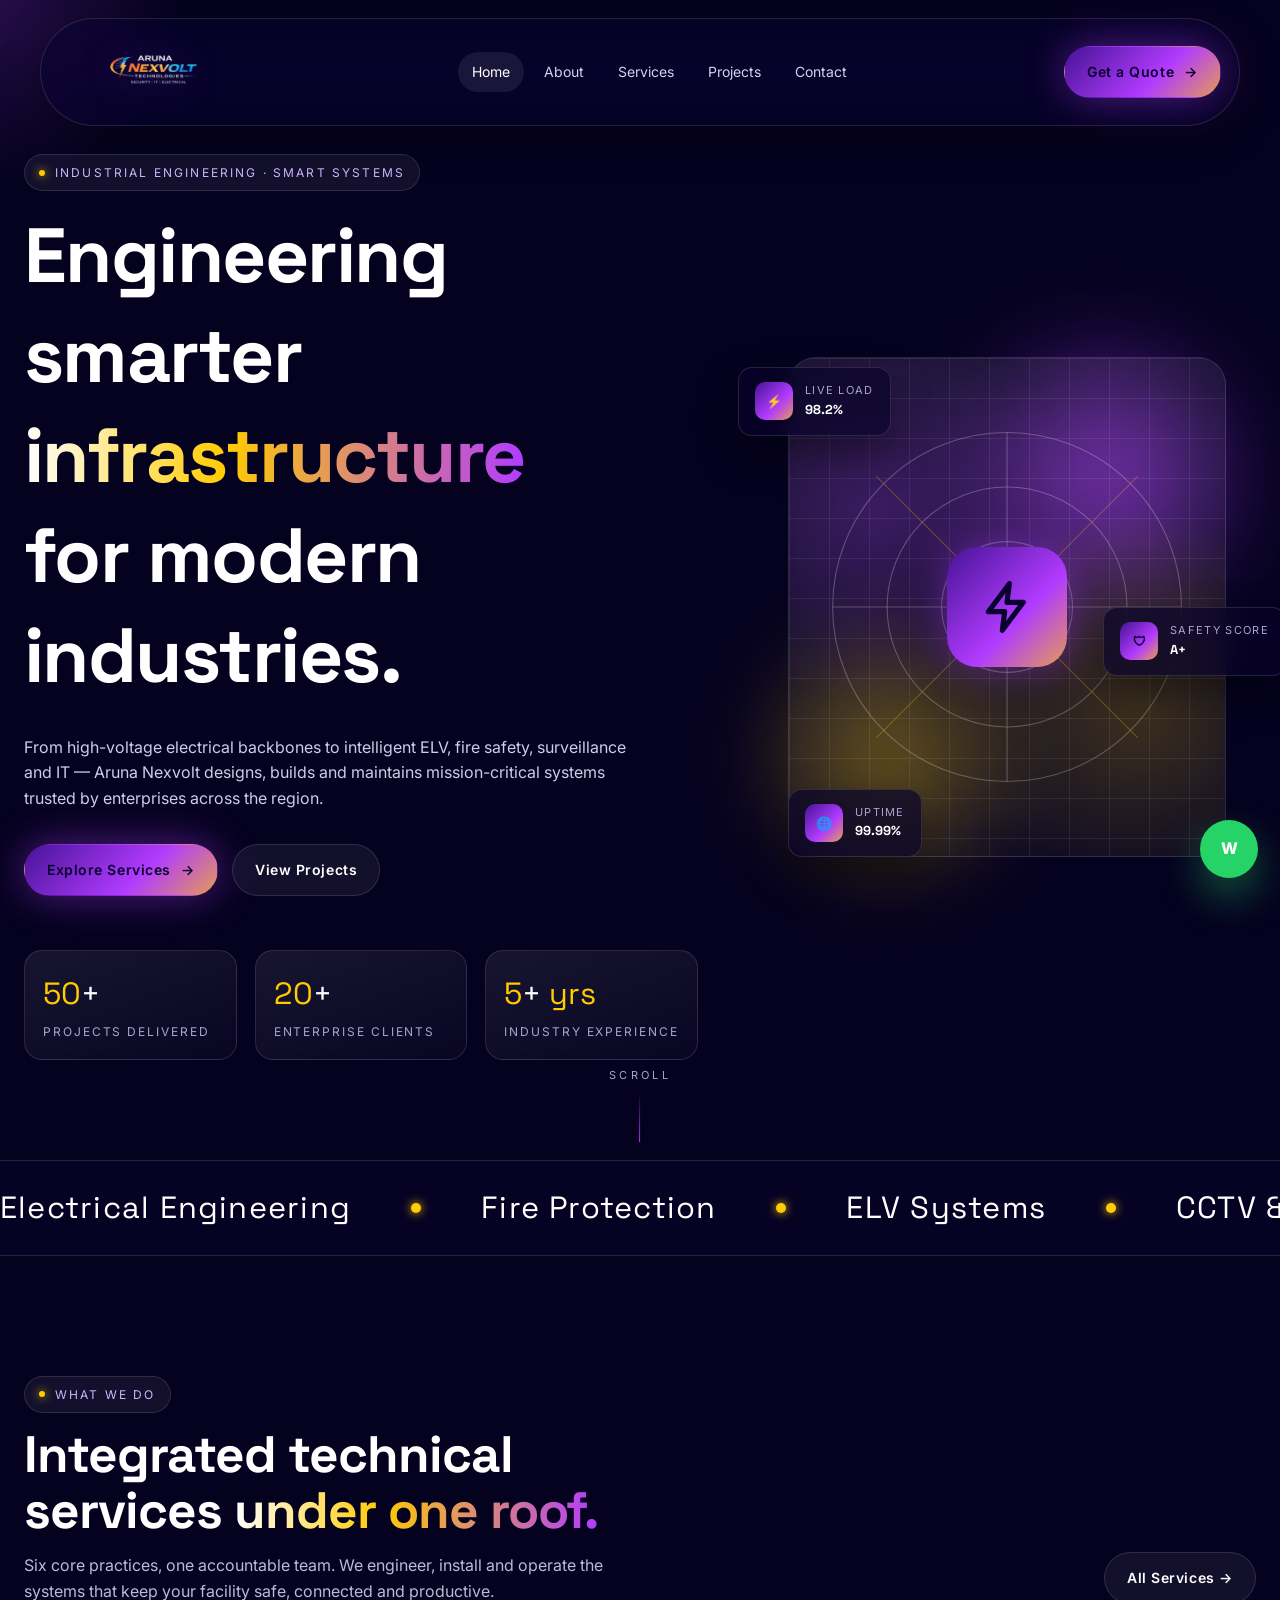
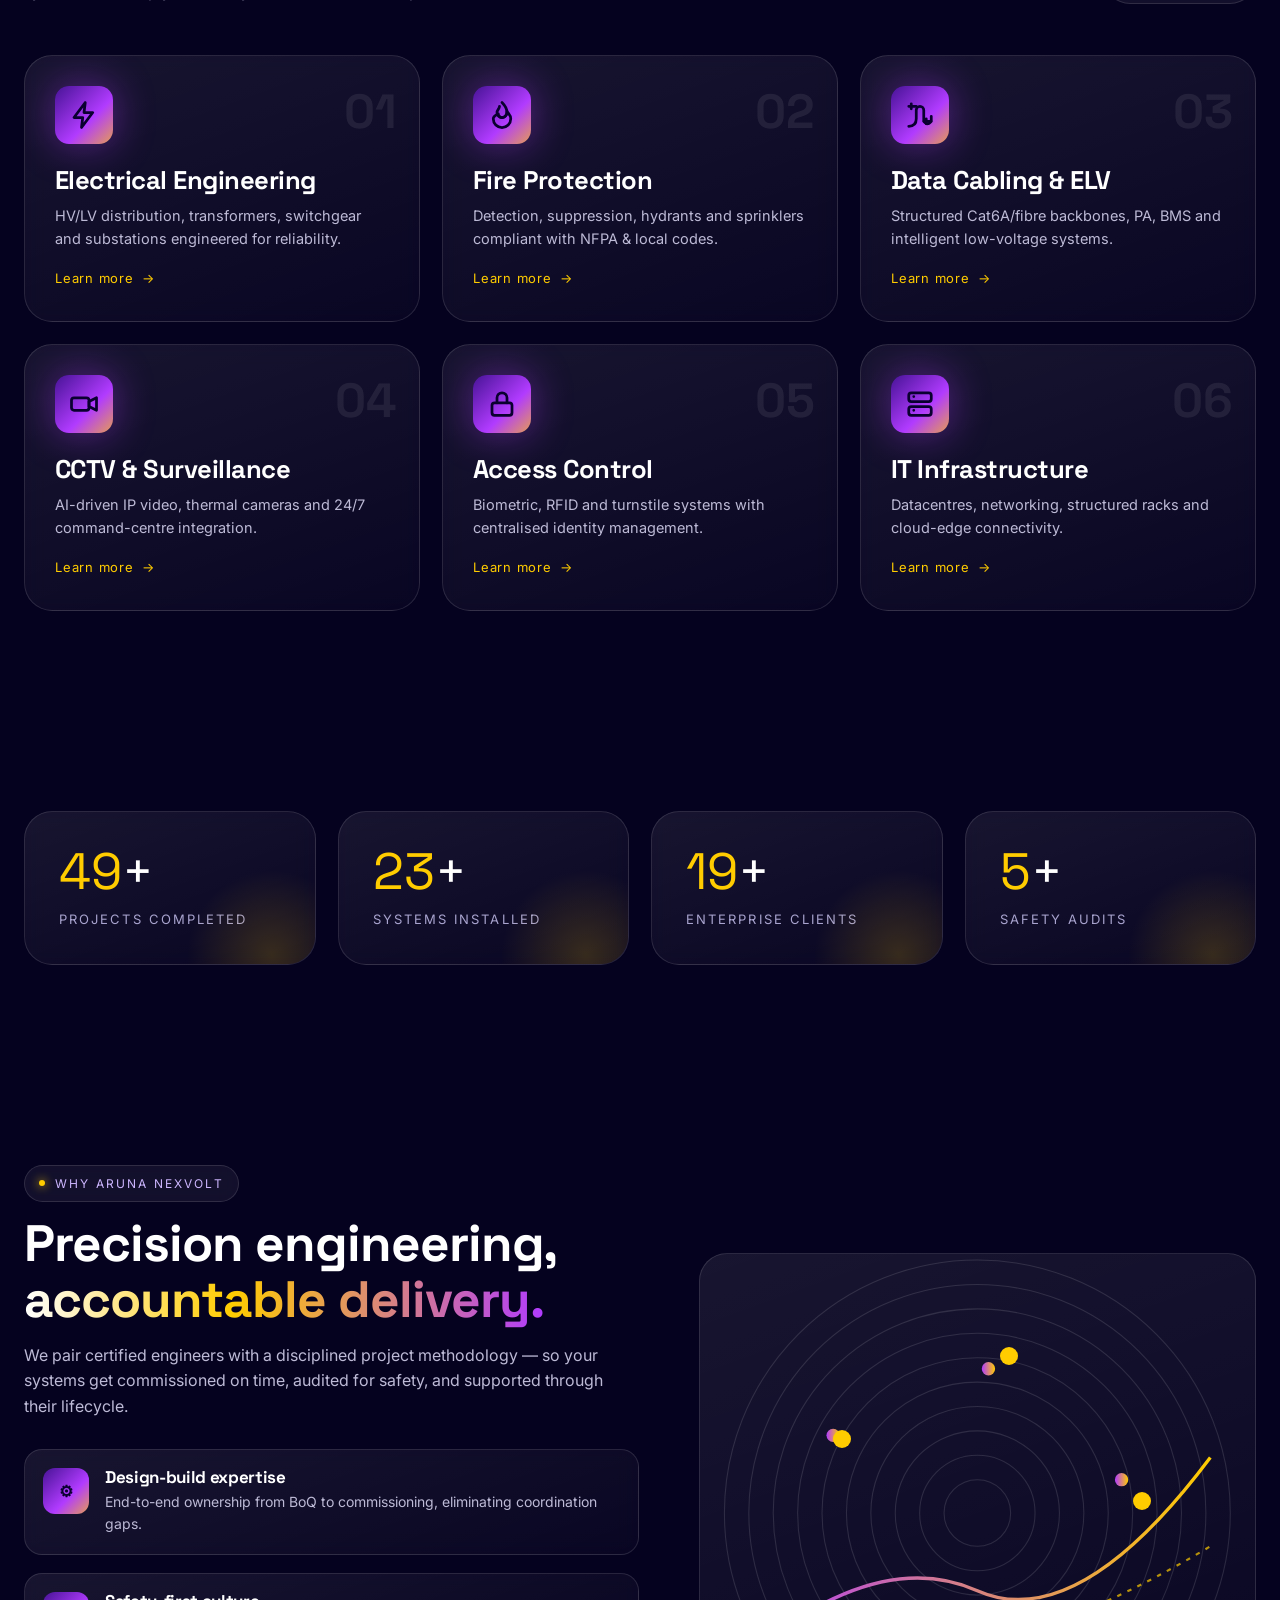
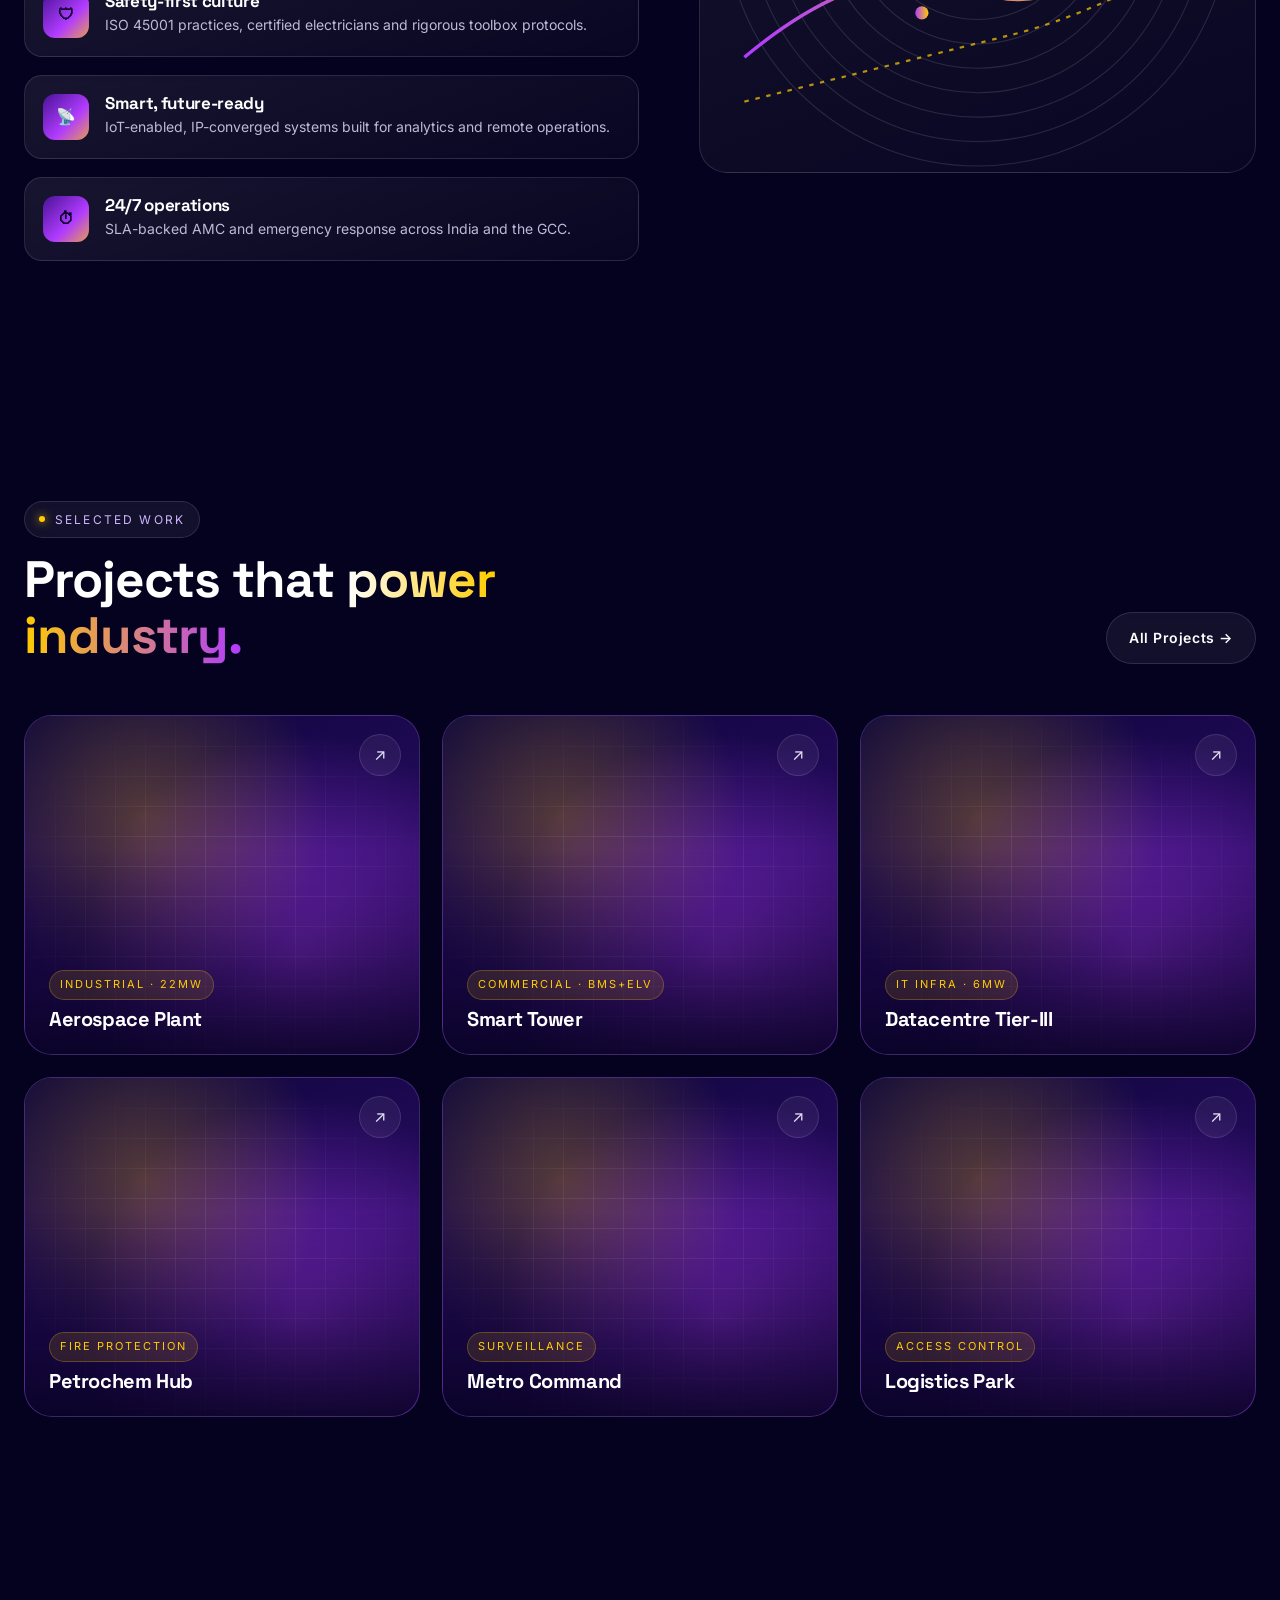
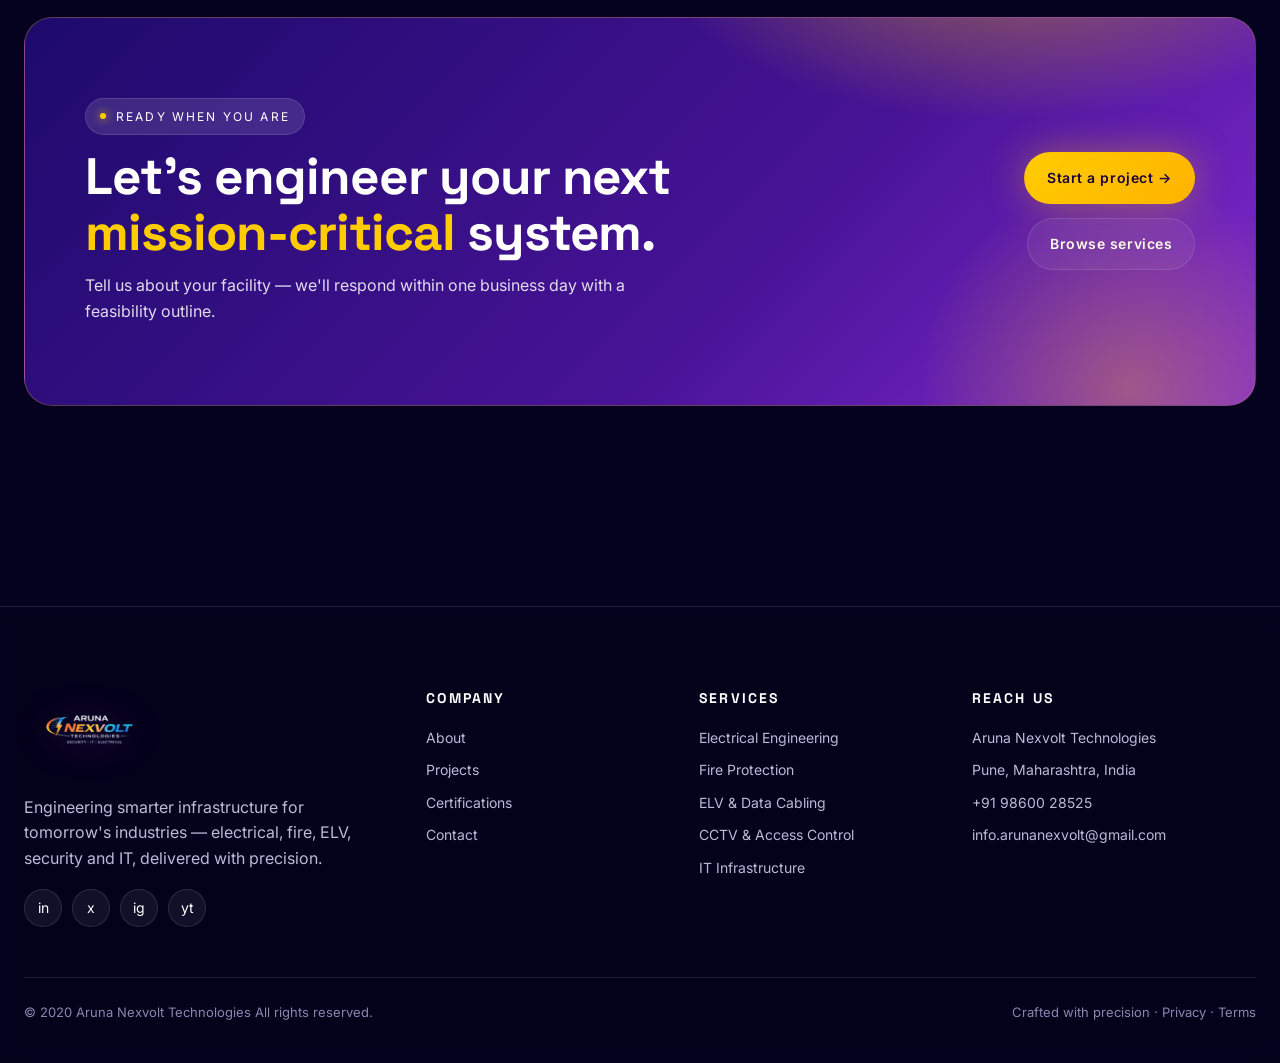
==== index.html @ ef6e6246 "first commit" ====
<!doctype html>
<html lang="en">
<head>
<meta charset="utf-8"/>
<meta name="viewport" content="width=device-width,initial-scale=1"/>
<title>Home — Aruna Nexvolt Technologies</title>
<meta name="description" content="Engineering smarter infrastructure — electrical, fire, ELV, security and IT services for modern industries."/>
<meta name="author" content="Aruna Nexvolt"/>
<meta property="og:title" content="Home — Aruna Nexvolt"/>
<meta property="og:description" content="Engineering smarter infrastructure — electrical, fire, ELV, security and IT services for modern industries."/>
<meta property="og:type" content="website"/>
<link rel="preconnect" href="https://fonts.googleapis.com"/>
<link rel="preconnect" href="https://fonts.gstatic.com" crossorigin/>
<link href="https://fonts.googleapis.com/css2?family=Space+Grotesk:wght@400;500;600;700&family=Inter:wght@300;400;500;600;700&display=swap" rel="stylesheet"/>
<link rel="stylesheet" href="css/style.css"/>
<link rel="stylesheet" href="css/animations.css"/>
<link rel="stylesheet" href="css/components.css"/>
<link rel="stylesheet" href="css/responsive.css"/>
</head>
<body>
<div class="loader" role="status" aria-label="Loading Aruna Nexvolt">
  <div class="lm-wrap">
    <span class="lm-ring"></span>
    <span class="lm-ring lm-ring--2"></span>
    <img src="assets/images/logo.jpeg " alt="Aruna Nexvolt Technologies" class="lm-logo"/>
  </div>
  <div class="lt">ARUNA&nbsp;NEXVOLT</div>
  <div class="lbar"><span></span></div>
</div>
<div class="cursor-glow"></div>
<div class="progress"></div>

<header class="nav">
  <a class="brand" href="index.html"><img src="assets/images/logo.jpeg" alt="Aruna Nexvolt Technologies" class="brand-logo"/></a>
  <nav class="nav-links">
    <a href="index.html">Home</a>
    <a href="about.html">About</a>
    <a href="services.html">Services</a>
    <a href="projects.html">Projects</a>
    
    <a href="contact.html">Contact</a>
  </nav>
  <div class="nav-cta">
    <a href="contact.html" class="btn btn-primary">Get a Quote <span class="arr">→</span></a>
    <button class="burger" aria-label="Menu"><span></span></button>
  </div>
</header>

<div class="mobile-menu">
  <a href="index.html">Home</a>
  <a href="about.html">About</a>
  <a href="services.html">Services</a>
  <a href="projects.html">Projects</a>
  <a href="contact.html">Contact</a>
</div>
<a class="wa" href="https://wa.me/919860028525" aria-label="WhatsApp">W</a>
<main>

<section class="hero">
  <div class="particles"></div>
  <div class="container hero-grid">
    <div data-reveal>
      <span class="eyebrow"><span class="dot"></span> Industrial Engineering · Smart Systems</span>
      <h1 style="margin-top:22px">
        <span class="word"><i>Engineering</i></span>
        <span class="word"><i>smarter&nbsp;</i></span>
        <span class="word"><i class="gradient-text">infrastructure</i></span>
        <br/>
        <span class="word"><i>for&nbsp;modern&nbsp;</i></span>
        <span class="word"><i>industries.</i></span>
      </h1>
      <p class="lead">From high-voltage electrical backbones to intelligent ELV, fire safety, surveillance and IT — Aruna Nexvolt designs, builds and maintains mission-critical systems trusted by enterprises across the region.</p>
      <div class="hero-cta">
        <a href="services.html" class="btn btn-primary">Explore Services <span class="arr">→</span></a>
        <a href="projects.html" class="btn btn-ghost">View Projects</a>
      </div>
      <div class="hero-stats" data-reveal-stagger>
        <div class="stat"><div class="num"><span data-count="50">0</span>+</div><div class="lbl">Projects Delivered</div></div>
        <div class="stat"><div class="num"><span data-count="20">0</span>+</div><div class="lbl">Enterprise Clients</div></div>
        <div class="stat"><div class="num"><span data-count="5">0</span>+ <span style="color:#FFCC00">yrs</span></div><div class="lbl">Industry Experience</div></div>
      </div>
    </div>

    <div class="hero-visual" data-reveal>
      <div class="orb a"></div>
      <div class="orb b"></div>
      <div class="hex">
        <svg viewBox="0 0 400 400" style="position:absolute;inset:0;width:100%;height:100%;opacity:.7" fill="none" stroke="rgba(255,255,255,.35)" stroke-width="1">
          <circle cx="200" cy="200" r="160"/>
          <circle cx="200" cy="200" r="110"/>
          <circle cx="200" cy="200" r="60"/>
          <path d="M40 200h320M200 40v320"/>
          <path d="M80 80l240 240M320 80 80 320" stroke="rgba(255,204,0,.4)"/>
        </svg>
        <div style="position:absolute;left:50%;top:50%;transform:translate(-50%,-50%);width:120px;height:120px;border-radius:30px;background:var(--grad-primary);box-shadow:var(--glow-purple);display:grid;place-items:center;color:#0a0030" class="glow">
          <svg width="56" height="56" viewBox="0 0 24 24" fill="none" stroke="currentColor" stroke-width="2.2" stroke-linecap="round" stroke-linejoin="round"><path d="M13 2 4 14h7l-1 8 9-12h-7l1-8Z"/></svg>
        </div>
      </div>
      <div class="float-card fc-1"><div class="ico">⚡</div><div><div class="lbl">Live Load</div><div class="val">98.2%</div></div></div>
      <div class="float-card fc-2"><div class="ico">🛡</div><div><div class="lbl">Safety Score</div><div class="val">A+</div></div></div>
      <div class="float-card fc-3"><div class="ico">🌐</div><div><div class="lbl">Uptime</div><div class="val">99.99%</div></div></div>
    </div>
  </div>
  <div class="scroll-ind">SCROLL<div class="line"></div></div>
</section>

<div class="marquee">
  <div class="marquee-track">
    <span>Electrical Engineering</span><span>Fire Protection</span><span>ELV Systems</span><span>CCTV & Surveillance</span><span>IT Infrastructure</span><span>Building Automation</span>
    <span>Electrical Engineering</span><span>Fire Protection</span><span>ELV Systems</span><span>CCTV & Surveillance</span><span>IT Infrastructure</span><span>Building Automation</span>
  </div>
</div>

<section class="section">
  <div class="container">
    <div class="s-head" data-reveal>
      <div class="left">
        <span class="eyebrow"><span class="dot"></span> What we do</span>
        <h2>Integrated technical services <span class="gradient-text">under one roof.</span></h2>
        <p>Six core practices, one accountable team. We engineer, install and operate the systems that keep your facility safe, connected and productive.</p>
      </div>
      <a href="services.html" class="btn btn-ghost">All Services →</a>
    </div>
    <div class="cards" data-reveal-stagger>
      
        <a class="card" href="services.html">
          <div class="num">01</div>
          <div class="ico-wrap"><svg viewBox="0 0 24 24" fill="none" stroke="currentColor" stroke-width="2.2" stroke-linecap="round" stroke-linejoin="round"><path d="M13 2 4 14h7l-1 8 9-12h-7l1-8Z"/></svg></div>
          <h3>Electrical Engineering</h3><p>HV/LV distribution, transformers, switchgear and substations engineered for reliability.</p>
          <span class="more">Learn more</span>
        </a>
        <a class="card" href="services.html">
          <div class="num">02</div>
          <div class="ico-wrap"><svg viewBox="0 0 24 24" fill="none" stroke="currentColor" stroke-width="2.2" stroke-linecap="round" stroke-linejoin="round"><path d="M12 2s4 4 4 8a4 4 0 0 1-8 0c0-2 2-3 2-5"/><path d="M5 15a7 7 0 0 0 14 0c0-3-2-4-3-6 0 4-3 5-4 5s-3-1-3-3c-2 1-4 2-4 4Z"/></svg></div>
          <h3>Fire Protection</h3><p>Detection, suppression, hydrants and sprinklers compliant with NFPA & local codes.</p>
          <span class="more">Learn more</span>
        </a>
        <a class="card" href="services.html">
          <div class="num">03</div>
          <div class="ico-wrap"><svg viewBox="0 0 24 24" fill="none" stroke="currentColor" stroke-width="2.2" stroke-linecap="round" stroke-linejoin="round"><path d="M3 21c4 0 6-2 6-6V8a3 3 0 0 1 6 0v8a3 3 0 0 0 6 0v-3"/><path d="M3 5h6M5 3v4M15 17h6M17 15v4"/></svg></div>
          <h3>Data Cabling & ELV</h3><p>Structured Cat6A/fibre backbones, PA, BMS and intelligent low-voltage systems.</p>
          <span class="more">Learn more</span>
        </a>
        <a class="card" href="services.html">
          <div class="num">04</div>
          <div class="ico-wrap"><svg viewBox="0 0 24 24" fill="none" stroke="currentColor" stroke-width="2.2" stroke-linecap="round" stroke-linejoin="round"><rect x="2" y="7" width="14" height="10" rx="2"/><path d="m16 10 6-3v10l-6-3z"/></svg></div>
          <h3>CCTV & Surveillance</h3><p>AI-driven IP video, thermal cameras and 24/7 command-centre integration.</p>
          <span class="more">Learn more</span>
        </a>
        <a class="card" href="services.html">
          <div class="num">05</div>
          <div class="ico-wrap"><svg viewBox="0 0 24 24" fill="none" stroke="currentColor" stroke-width="2.2" stroke-linecap="round" stroke-linejoin="round"><rect x="4" y="11" width="16" height="10" rx="2"/><path d="M8 11V7a4 4 0 0 1 8 0v4"/></svg></div>
          <h3>Access Control</h3><p>Biometric, RFID and turnstile systems with centralised identity management.</p>
          <span class="more">Learn more</span>
        </a>
        <a class="card" href="services.html">
          <div class="num">06</div>
          <div class="ico-wrap"><svg viewBox="0 0 24 24" fill="none" stroke="currentColor" stroke-width="2.2" stroke-linecap="round" stroke-linejoin="round"><rect x="3" y="3" width="18" height="7" rx="2"/><rect x="3" y="14" width="18" height="7" rx="2"/><path d="M7 6h.01M7 17h.01"/></svg></div>
          <h3>IT Infrastructure</h3><p>Datacentres, networking, structured racks and cloud-edge connectivity.</p>
          <span class="more">Learn more</span>
        </a>
    </div>
  </div>
</section>

<section class="section-sm">
  <div class="container">
    <div class="stats" data-reveal-stagger>
      <div class="stat-tile"><div class="v"><span data-count="50">0</span>+</div><div class="l">Projects Completed</div></div>
      <div class="stat-tile"><div class="v"><span data-count="24">0</span>+</div><div class="l">Systems Installed</div></div>
      <div class="stat-tile"><div class="v"><span data-count="20">0</span>+</div><div class="l">Enterprise Clients</div></div>
      <div class="stat-tile"><div class="v"><span data-count="6">0</span>+</div><div class="l">Safety Audits</div></div>
    </div>
  </div>
</section>

<section class="section">
  <div class="container why">
    <div data-reveal>
      <span class="eyebrow"><span class="dot"></span> Why Aruna Nexvolt</span>
      <h2 style="margin-top:14px">Precision engineering, <span class="gradient-text">accountable delivery.</span></h2>
      <p style="margin-top:14px">We pair certified engineers with a disciplined project methodology — so your systems get commissioned on time, audited for safety, and supported through their lifecycle.</p>
      <div class="why-list" data-reveal-stagger>
        <div class="why-item"><div class="ic">⚙</div><div><h4>Design-build expertise</h4><p>End-to-end ownership from BoQ to commissioning, eliminating coordination gaps.</p></div></div>
        <div class="why-item"><div class="ic">🛡</div><div><h4>Safety-first culture</h4><p>ISO 45001 practices, certified electricians and rigorous toolbox protocols.</p></div></div>
        <div class="why-item"><div class="ic">📡</div><div><h4>Smart, future-ready</h4><p>IoT-enabled, IP-converged systems built for analytics and remote operations.</p></div></div>
        <div class="why-item"><div class="ic">⏱</div><div><h4>24/7 operations</h4><p>SLA-backed AMC and emergency response across India and the GCC.</p></div></div>
      </div>
    </div>
    <div class="viz" data-reveal>
      <svg viewBox="0 0 500 500" preserveAspectRatio="xMidYMid slice">
        <defs>
          <linearGradient id="g1" x1="0" x2="1"><stop offset="0" stop-color="#B13BFF"/><stop offset="1" stop-color="#FFCC00"/></linearGradient>
        </defs>
        <g stroke="rgba(255,255,255,.12)" fill="none" stroke-width="1">
          <circle cx="250" cy="250" r="30"/><circle cx="250" cy="250" r="52"/><circle cx="250" cy="250" r="74"/><circle cx="250" cy="250" r="96"/><circle cx="250" cy="250" r="118"/><circle cx="250" cy="250" r="140"/><circle cx="250" cy="250" r="162"/><circle cx="250" cy="250" r="184"/><circle cx="250" cy="250" r="206"/><circle cx="250" cy="250" r="228"/>
        </g>
        <path d="M40 380 Q160 280 250 320 T460 200" stroke="url(#g1)" stroke-width="3" fill="none"/>
        <path d="M40 420 Q200 380 280 360 T460 280" stroke="rgba(255,204,0,.7)" stroke-width="2" fill="none" stroke-dasharray="4 6"/>
        <g fill="url(#g1)">
          <circle cx="120" cy="180" r="6"/><circle cx="260" cy="120" r="6"/><circle cx="380" cy="220" r="6"/><circle cx="200" cy="340" r="6"/>
        </g>
      </svg>
      <div class="pulse" style="top:34%;left:24%"></div>
      <div class="pulse" style="top:18%;left:54%"></div>
      <div class="pulse" style="top:46%;left:78%"></div>
    </div>
  </div>
</section>

<section class="section">
  <div class="container">
    <div class="s-head" data-reveal>
      <div class="left">
        <span class="eyebrow"><span class="dot"></span> Selected work</span>
        <h2>Projects that <span class="gradient-text">power industry.</span></h2>
      </div>
      <a href="projects.html" class="btn btn-ghost">All Projects →</a>
    </div>
    <div class="proj-grid" data-reveal-stagger>
      
        <a class="proj" href="projects.html">
          <div class="ph"></div><div class="veil"></div>
          <div class="arr">↗</div>
          <div class="meta"><div><div class="tag">Industrial · 22MW</div><h3 style="margin-top:8px">Aerospace Plant</h3></div></div>
        </a>
        <a class="proj" href="projects.html">
          <div class="ph"></div><div class="veil"></div>
          <div class="arr">↗</div>
          <div class="meta"><div><div class="tag">Commercial · BMS+ELV</div><h3 style="margin-top:8px">Smart Tower</h3></div></div>
        </a>
        <a class="proj" href="projects.html">
          <div class="ph"></div><div class="veil"></div>
          <div class="arr">↗</div>
          <div class="meta"><div><div class="tag">IT Infra · 6MW</div><h3 style="margin-top:8px">Datacentre Tier-III</h3></div></div>
        </a>
        <a class="proj" href="projects.html">
          <div class="ph"></div><div class="veil"></div>
          <div class="arr">↗</div>
          <div class="meta"><div><div class="tag">Fire Protection</div><h3 style="margin-top:8px">Petrochem Hub</h3></div></div>
        </a>
        <a class="proj" href="projects.html">
          <div class="ph"></div><div class="veil"></div>
          <div class="arr">↗</div>
          <div class="meta"><div><div class="tag">Surveillance</div><h3 style="margin-top:8px">Metro Command</h3></div></div>
        </a>
        <a class="proj" href="projects.html">
          <div class="ph"></div><div class="veil"></div>
          <div class="arr">↗</div>
          <div class="meta"><div><div class="tag">Access Control</div><h3 style="margin-top:8px">Logistics Park</h3></div></div>
        </a>
    </div>
  </div>
</section>

<!--<section class="section-sm">
  <div class="container">
    <div class="s-head" data-reveal>
      <div class="left">
        <span class="eyebrow"><span class="dot"></span> Trusted by leaders</span>
        <h2>What clients say.</h2>
      </div>
    </div>
    <div class="t-grid" data-reveal-stagger>
      
        <div class="t-card"><div class="stars">★★★★★</div><p class="quote">"Aruna Nexvolt re-engineered our LV distribution with zero downtime — the AMC team feels like an extension of ours."</p><div class="who"><div class="av"></div><div><div class="nm">Anil Verma</div><div class="ro">Plant Head, AeroSys</div></div></div></div>
        <div class="t-card"><div class="stars">★★★★★</div><p class="quote">"Their fire & ELV integration was textbook. Audit-ready documentation and tight commissioning windows."</p><div class="who"><div class="av"></div><div><div class="nm">Priya Menon</div><div class="ro">Facilities Director, Helix Towers</div></div></div></div>
        <div class="t-card"><div class="stars">★★★★★</div><p class="quote">"Best surveillance rollout we have seen — analytics, alerts and SOC integration all on schedule."</p><div class="who"><div class="av"></div><div><div class="nm">Rahul Khanna</div><div class="ro">CISO, MetroLink</div></div></div></div>
    </div>
  </div>
</section>-->

<section class="section-sm">
  <div class="container">
    <div class="cta-banner" data-reveal>
      <div class="inner">
        <div>
          <span class="eyebrow" style="background:rgba(255,255,255,.12);color:#fff"><span class="dot"></span> Ready when you are</span>
          <h2 style="margin-top:14px">Let's engineer your next <span style="color:#FFCC00">mission-critical</span> system.</h2>
          <p style="margin-top:12px;max-width:60ch">Tell us about your facility — we'll respond within one business day with a feasibility outline.</p>
        </div>
        <div class="actions">
          <a href="contact.html" class="btn btn-gold">Start a project →</a>
          <a href="services.html" class="btn btn-ghost">Browse services</a>
        </div>
      </div>
    </div>
  </div>
</section>

</main>

<footer>
  <div class="container">
    <div class="f-grid">
      <div>
        <a class="brand" href="index.html"><img src="assets/images/logo.jpeg" style="width: max-content;height: 90px;" alt="Aruna Nexvolt Technologies" class="brand-logo"/></a>
        <p style="margin-top:18px;max-width:34ch">Engineering smarter infrastructure for tomorrow's industries — electrical, fire, ELV, security and IT, delivered with precision.</p>
        <div class="socials" style="margin-top:18px">
          <a href="#" aria-label="LinkedIn">in</a>
          <a href="#" aria-label="X">x</a>
          <a href="#" aria-label="Instagram">ig</a>
          <a href="#" aria-label="YouTube">yt</a>
        </div>
      </div>
      <div>
        <h5>Company</h5>
        <ul>
          <li><a href="about.html">About</a></li>
          <li><a href="projects.html">Projects</a></li>
          <li><a href="certifications.html">Certifications</a></li>
          <li><a href="contact.html">Contact</a></li>
        </ul>
      </div>
      <div>
        <h5>Services</h5>
        <ul>
          <li><a href="services.html">Electrical Engineering</a></li>
          <li><a href="services.html">Fire Protection</a></li>
          <li><a href="services.html">ELV & Data Cabling</a></li>
          <li><a href="services.html">CCTV & Access Control</a></li>
          <li><a href="services.html">IT Infrastructure</a></li>
        </ul>
      </div>
      <div>
        <h5>Reach Us</h5>
        <ul>
          <li>Aruna Nexvolt Technologies</li>
          <li>Pune, Maharashtra, India</li>
          <li>+91 98600 28525</li>
          <li>info.arunanexvolt@gmail.com</li>
        </ul>
      </div>
    </div>
    <div class="f-bottom">
      <span>© 2020 Aruna Nexvolt Technologies All rights reserved.</span>
      <span>Crafted with precision · Privacy · Terms</span>
    </div>
  </div>
</footer>
<script src="js/smooth-scroll.js"></script>
<script src="js/animations.js"></script>
<script src="js/effects.js"></script>
<script src="js/main.js"></script>
</body></html>
---- css/style.css ----
/* =========================================================
   ARUNA NEXVOLT — Industrial Tech Website
   Core stylesheet (design system + layout + components)
   ========================================================= */

:root{
  --c-dark:#090040;
  --c-purple:#471396;
  --c-accent:#B13BFF;
  --c-gold:#FFCC00;
  --c-white:#FFFFFF;
  --c-mist:#F5F5F5;
  --c-black:#0D0D0D;

  --bg-0:#05021f;
  --bg-1:#090040;
  --bg-2:#0e0654;

  --grad-primary:linear-gradient(135deg,#471396 0%,#B13BFF 60%,#FFCC00 120%);
  --grad-soft:linear-gradient(135deg,rgba(177,59,255,.18),rgba(255,204,0,.12));
  --grad-text:linear-gradient(90deg,#fff 0%,#FFCC00 40%,#B13BFF 100%);
  --grad-card:linear-gradient(160deg,rgba(255,255,255,.08),rgba(255,255,255,.02));

  --glass-bg:rgba(255,255,255,.06);
  --glass-brd:rgba(255,255,255,.12);
  --glow-purple:0 0 40px rgba(177,59,255,.45);
  --glow-gold:0 0 40px rgba(255,204,0,.35);

  --radius-sm:10px;
  --radius:18px;
  --radius-lg:28px;

  --f-display:"Space Grotesk","Poppins",sans-serif;
  --f-body:"Inter","Poppins",sans-serif;

  --maxw:1280px;
  --nav-h:74px;
}

*{box-sizing:border-box;margin:0;padding:0}
html,body{background:var(--bg-0);color:#e8e6f5;font-family:var(--f-body);-webkit-font-smoothing:antialiased;overflow-x:hidden}
body{line-height:1.6;font-size:16px}
img,svg,video{max-width:100%;display:block}
a{color:inherit;text-decoration:none}
button{font:inherit;cursor:pointer;border:0;background:none;color:inherit}
::selection{background:var(--c-accent);color:#fff}

/* Custom scrollbar */
::-webkit-scrollbar{width:10px;height:10px}
::-webkit-scrollbar-track{background:#08021a}
::-webkit-scrollbar-thumb{background:linear-gradient(#471396,#B13BFF);border-radius:10px}

/* Background ambient */
body::before{
  content:"";position:fixed;inset:0;z-index:-2;pointer-events:none;
  background:
    radial-gradient(800px 500px at 10% 0%,rgba(71,19,150,.55),transparent 60%),
    radial-gradient(700px 500px at 90% 20%,rgba(177,59,255,.35),transparent 60%),
    radial-gradient(900px 600px at 50% 100%,rgba(255,204,0,.10),transparent 70%),
    linear-gradient(180deg,#05021f 0%,#070330 60%,#05021f 100%);
}
body::after{
  content:"";position:fixed;inset:0;z-index:-1;pointer-events:none;opacity:.06;
  background-image:linear-gradient(rgba(255,255,255,.6) 1px,transparent 1px),linear-gradient(90deg,rgba(255,255,255,.6) 1px,transparent 1px);
  background-size:60px 60px;mask-image:radial-gradient(circle at 50% 30%,#000 30%,transparent 75%);
}

/* Layout */
.container{max-width:var(--maxw);margin:0 auto;padding:0 24px}
.section{padding:120px 0;position:relative}
.section-sm{padding:80px 0}
.eyebrow{
  display:inline-flex;align-items:center;gap:10px;
  padding:8px 14px;border:1px solid var(--glass-brd);border-radius:999px;
  background:var(--glass-bg);backdrop-filter:blur(10px);
  font-size:12px;letter-spacing:.18em;text-transform:uppercase;color:#cdb6ff;
}
.eyebrow .dot{width:6px;height:6px;border-radius:50%;background:var(--c-gold);box-shadow:0 0 10px var(--c-gold)}

h1,h2,h3,h4{font-family:var(--f-display);font-weight:700;letter-spacing:-.02em;color:#fff;line-height:1.1}
h1{font-size:clamp(2.6rem,6vw,5.2rem)}
h2{font-size:clamp(2rem,4vw,3.4rem)}
h3{font-size:clamp(1.25rem,2vw,1.6rem)}
p{color:#bdbad6;max-width:62ch}
.lead{font-size:clamp(1rem,1.2vw,1.15rem);color:#cfcce8}
.gradient-text{background:var(--grad-text);-webkit-background-clip:text;background-clip:text;color:transparent}

/* Buttons */
.btn{
  display:inline-flex;align-items:center;gap:10px;padding:14px 22px;border-radius:999px;
  font-weight:600;font-size:14px;letter-spacing:.04em;
  transition:transform .25s ease,box-shadow .3s ease,background .3s ease,color .3s ease;
  border:1px solid transparent;will-change:transform;
}
.btn .arr{display:inline-block;transition:transform .3s}
.btn:hover .arr{transform:translateX(4px)}
.btn-primary{background:var(--grad-primary);color:#0a0030;box-shadow:var(--glow-purple)}
.btn-primary:hover{transform:translateY(-2px);box-shadow:0 18px 40px rgba(177,59,255,.45)}
.btn-ghost{background:var(--glass-bg);border-color:var(--glass-brd);color:#fff;backdrop-filter:blur(10px)}
.btn-ghost:hover{border-color:var(--c-gold);color:var(--c-gold);box-shadow:var(--glow-gold)}
.btn-gold{background:linear-gradient(135deg,#FFCC00,#ffb300);color:#1a0040;box-shadow:var(--glow-gold)}

/* Navbar */
.nav{
  position:fixed;top:18px;left:50%;transform:translateX(-50%);z-index:50;
  width:min(1200px,calc(100% - 32px));
  display:flex;align-items:center;justify-content:space-between;gap:24px;
  padding:12px 16px 12px 22px;border-radius:999px;
  background:rgba(9,4,40,.55);backdrop-filter:blur(18px) saturate(140%);
  border:1px solid var(--glass-brd);
  box-shadow:0 10px 40px rgba(0,0,0,.35);
}
.brand{display:flex;align-items:center;gap:12px;font-family:var(--f-display);font-weight:700;letter-spacing:.04em}
.brand-mark{width:84px;height:34px;border-radius:10px;background:var(--grad-primary);position:relative;overflow:hidden;box-shadow:var(--glow-purple)}
.brand-mark::after{content:"";position:absolute;inset:6px;border:2px solid #0a0030;border-radius:6px}
.brand-name{font-size:18px;color:#fff}
.brand-name span{color:var(--c-gold)}
.nav-links{display:flex;gap:6px;align-items:center}
.nav-links a{
  padding:9px 14px;border-radius:999px;font-size:14px;color:#d6d2f0;
  transition:color .2s,background .2s;
}
.nav-links a:hover,.nav-links a.active{color:#fff;background:rgba(255,255,255,.08)}
.nav-cta{display:flex;align-items:center;gap:10px}
.burger{display:none;width:42px;height:42px;border-radius:50%;background:var(--glass-bg);border:1px solid var(--glass-brd);align-items:center;justify-content:center}
.burger span{display:block;width:18px;height:2px;background:#fff;position:relative}
.burger span::before,.burger span::after{content:"";position:absolute;left:0;width:18px;height:2px;background:#fff;transition:.3s}
.burger span::before{top:-6px}.burger span::after{top:6px}
.nav.open .burger span{background:transparent}
.nav.open .burger span::before{top:0;transform:rotate(45deg)}
.nav.open .burger span::after{top:0;transform:rotate(-45deg)}

/* Mobile menu */
.mobile-menu{
  position:fixed;inset:0;z-index:49;background:rgba(5,2,30,.92);backdrop-filter:blur(20px);
  display:flex;flex-direction:column;align-items:center;justify-content:center;gap:18px;
  opacity:0;pointer-events:none;transition:opacity .3s;
}
.mobile-menu.open{opacity:1;pointer-events:auto}
.mobile-menu a{font-family:var(--f-display);font-size:28px;color:#fff}
.mobile-menu a:hover{color:var(--c-gold)}

/* Scroll progress */
.progress{position:fixed;top:0;left:0;height:3px;width:0;background:var(--grad-primary);z-index:60;transition:width .1s linear;box-shadow:0 0 10px var(--c-accent)}

/* Cursor glow */
.cursor-glow{position:fixed;top:0;left:0;width:420px;height:420px;border-radius:50%;pointer-events:none;z-index:1;
  background:radial-gradient(circle,rgba(177,59,255,.18),transparent 60%);
  transform:translate(-50%,-50%);transition:opacity .3s;mix-blend-mode:screen}

/* Hero */
.hero{position:relative;padding:calc(var(--nav-h) + 80px) 0 100px;overflow:hidden}
.hero-grid{display:grid;grid-template-columns:1.15fr .85fr;gap:60px;align-items:center}
.hero h1 .word{display:inline-block;overflow:hidden}
.hero h1 .word i{display:inline-block;font-style:normal;transform:translateY(110%);opacity:0}
.hero .lead{margin:22px 0 32px}
.hero-cta{display:flex;gap:14px;flex-wrap:wrap}
.hero-stats{display:grid;grid-template-columns:repeat(3,1fr);gap:18px;margin-top:54px}
.hero-stats .stat{padding:18px;border-radius:var(--radius);background:var(--grad-card);border:1px solid var(--glass-brd);backdrop-filter:blur(10px)}
.hero-stats .num{font-family:var(--f-display);font-size:clamp(1.6rem,2.4vw,2.2rem);color:#fff}
.hero-stats .num span{color:var(--c-gold)}
.hero-stats .lbl{font-size:12px;letter-spacing:.16em;text-transform:uppercase;color:#a9a4cf;margin-top:4px}

.hero-visual{position:relative;height:560px}
.orb{position:absolute;border-radius:50%;filter:blur(40px);opacity:.7}
.orb.a{width:380px;height:380px;background:radial-gradient(circle,#B13BFF,transparent 60%);top:-40px;right:-40px}
.orb.b{width:320px;height:320px;background:radial-gradient(circle,#FFCC00,transparent 65%);bottom:-30px;left:-30px;opacity:.45}
.hex{
  position:absolute;inset:30px;border-radius:var(--radius-lg);
  background:var(--grad-card);border:1px solid var(--glass-brd);backdrop-filter:blur(14px);
  overflow:hidden;
}
.hex::before{
  content:"";position:absolute;inset:0;
  background-image:
    radial-gradient(circle at 20% 30%,rgba(177,59,255,.25),transparent 40%),
    radial-gradient(circle at 80% 70%,rgba(255,204,0,.2),transparent 40%),
    linear-gradient(rgba(255,255,255,.08) 1px,transparent 1px),
    linear-gradient(90deg,rgba(255,255,255,.08) 1px,transparent 1px);
  background-size:auto,auto,40px 40px,40px 40px;
}
.float-card{
  position:absolute;padding:14px 16px;border-radius:14px;
  background:rgba(9,4,40,.7);border:1px solid var(--glass-brd);backdrop-filter:blur(10px);
  display:flex;gap:12px;align-items:center;font-size:13px;color:#e8e6f5;
  box-shadow:0 18px 40px rgba(0,0,0,.4);
}
.float-card .ico{width:38px;height:38px;border-radius:10px;background:var(--grad-primary);display:grid;place-items:center;color:#0a0030;font-weight:800}
.float-card .lbl{font-size:11px;letter-spacing:.12em;text-transform:uppercase;color:#a9a4cf}
.float-card .val{font-family:var(--f-display);font-weight:700;color:#fff}
.fc-1{top:40px;left:-20px;animation:fl1 6s ease-in-out infinite}
.fc-2{top:50%;right:-30px;animation:fl2 7s ease-in-out infinite}
.fc-3{bottom:30px;left:30px;animation:fl3 8s ease-in-out infinite}
@keyframes fl1{0%,100%{transform:translateY(0)}50%{transform:translateY(-14px)}}
@keyframes fl2{0%,100%{transform:translateY(0)}50%{transform:translateY(16px)}}
@keyframes fl3{0%,100%{transform:translateY(0)}50%{transform:translateY(-10px)}}

.scroll-ind{position:absolute;left:50%;bottom:18px;transform:translateX(-50%);font-size:11px;letter-spacing:.3em;color:#a9a4cf;display:flex;flex-direction:column;align-items:center;gap:8px}
.scroll-ind .line{width:1px;height:50px;background:linear-gradient(transparent,var(--c-accent));animation:drop 2s infinite}
@keyframes drop{0%{transform:scaleY(0);transform-origin:top}50%{transform:scaleY(1);transform-origin:top}51%{transform-origin:bottom}100%{transform:scaleY(0);transform-origin:bottom}}

/* Marquee */
.marquee{
  border-top:1px solid var(--glass-brd);border-bottom:1px solid var(--glass-brd);
  background:rgba(9,4,40,.4);padding:22px 0;overflow:hidden;
}
.marquee-track{display:flex;gap:60px;width:max-content;animation:scroll 30s linear infinite}
.marquee-track span{font-family:var(--f-display);font-size:clamp(1.4rem,2.4vw,2rem);color:#fff;display:inline-flex;align-items:center;gap:60px;letter-spacing:.04em}
.marquee-track span::after{content:"";width:10px;height:10px;border-radius:50%;background:var(--c-gold);box-shadow:0 0 10px var(--c-gold)}
@keyframes scroll{to{transform:translateX(-50%)}}

/* Section header */
.s-head{display:flex;justify-content:space-between;align-items:end;gap:30px;margin-bottom:50px;flex-wrap:wrap}
.s-head .left{max-width:680px}
.s-head h2{margin-top:14px}
.s-head p{margin-top:14px}

/* Service cards */
.cards{display:grid;grid-template-columns:repeat(3,1fr);gap:22px}
.card{
  position:relative;padding:30px;border-radius:var(--radius-lg);
  background:var(--grad-card);border:1px solid var(--glass-brd);
  backdrop-filter:blur(10px);overflow:hidden;
  transition:transform .4s ease,border-color .4s,box-shadow .4s;
}
.card::before{
  content:"";position:absolute;inset:0;border-radius:inherit;opacity:0;transition:opacity .4s;
  background:radial-gradient(400px 200px at var(--mx,50%) var(--my,0%),rgba(177,59,255,.25),transparent 60%);
}
.card:hover{transform:translateY(-6px);border-color:rgba(177,59,255,.6);box-shadow:0 30px 60px rgba(177,59,255,.18)}
.card:hover::before{opacity:1}
.card .num{position:absolute;top:18px;right:22px;font-family:var(--f-display);color:rgba(255,255,255,.08);font-size:48px;font-weight:800}
.card .ico-wrap{
  width:58px;height:58px;border-radius:14px;display:grid;place-items:center;
  background:var(--grad-primary);color:#0a0030;margin-bottom:22px;box-shadow:var(--glow-purple);
}
.card .ico-wrap svg{width:30px;height:30px}
.card h3{margin-bottom:10px}
.card p{font-size:14.5px;color:#bdbad6}
.card .more{margin-top:18px;display:inline-flex;align-items:center;gap:8px;color:var(--c-gold);font-size:13px;letter-spacing:.06em}
.card .more::after{content:"→";transition:transform .3s}
.card:hover .more::after{transform:translateX(4px)}

/* Stats / counters */
.stats{display:grid;grid-template-columns:repeat(4,1fr);gap:22px}
.stat-tile{
  padding:34px;border-radius:var(--radius-lg);text-align:left;
  background:var(--grad-card);border:1px solid var(--glass-brd);backdrop-filter:blur(10px);
  position:relative;overflow:hidden;
}
.stat-tile::after{content:"";position:absolute;inset:auto -20% -60% auto;width:200px;height:200px;border-radius:50%;background:radial-gradient(circle,rgba(255,204,0,.18),transparent 60%)}
.stat-tile .v{font-family:var(--f-display);font-size:clamp(2.4rem,4vw,3.6rem);color:#fff;line-height:1}
.stat-tile .v span{color:var(--c-gold)}
.stat-tile .l{margin-top:12px;font-size:13px;letter-spacing:.16em;text-transform:uppercase;color:#a9a4cf}

/* Why choose */
.why{display:grid;grid-template-columns:1.05fr .95fr;gap:60px;align-items:center}
.why-list{display:grid;gap:18px;margin-top:30px}
.why-item{display:flex;gap:16px;padding:18px;border-radius:var(--radius);background:var(--grad-card);border:1px solid var(--glass-brd);backdrop-filter:blur(10px)}
.why-item .ic{flex:none;width:46px;height:46px;border-radius:12px;background:var(--grad-primary);display:grid;place-items:center;color:#0a0030;font-weight:800}
.why-item h4{font-family:var(--f-display);color:#fff;margin-bottom:4px;font-size:17px}
.why-item p{font-size:14px}

.viz{
  position:relative;height:520px;border-radius:var(--radius-lg);overflow:hidden;
  background:var(--grad-card);border:1px solid var(--glass-brd);
}
.viz svg{position:absolute;inset:0;width:100%;height:100%}
.viz .pulse{position:absolute;width:18px;height:18px;border-radius:50%;background:var(--c-gold);box-shadow:0 0 0 0 rgba(255,204,0,.6)}
.viz .pulse::after{content:"";position:absolute;inset:0;border-radius:50%;animation:ring 2.5s infinite}
@keyframes ring{0%{box-shadow:0 0 0 0 rgba(255,204,0,.55)}100%{box-shadow:0 0 0 40px rgba(255,204,0,0)}}

/* Projects */
.proj-grid{display:grid;grid-template-columns:repeat(3,1fr);gap:22px}
.proj{
  position:relative;border-radius:var(--radius-lg);overflow:hidden;height:340px;
  background:linear-gradient(135deg,#1a0a4a,#3a0e7a);border:1px solid var(--glass-brd);
}
.proj .ph{
  position:absolute;inset:0;
  background:
    radial-gradient(circle at 30% 30%,rgba(255,204,0,.25),transparent 50%),
    radial-gradient(circle at 70% 70%,rgba(177,59,255,.55),transparent 60%),
    linear-gradient(160deg,#0d063b,#3a0e7a);
}
.proj .ph::after{
  content:"";position:absolute;inset:0;
  background-image:linear-gradient(rgba(255,255,255,.08) 1px,transparent 1px),linear-gradient(90deg,rgba(255,255,255,.08) 1px,transparent 1px);
  background-size:30px 30px;mask-image:radial-gradient(circle at 50% 60%,#000 30%,transparent 80%);
}
.proj .meta{position:absolute;left:0;right:0;bottom:0;padding:24px;display:flex;align-items:end;justify-content:space-between;gap:14px;z-index:2}
.proj .meta h3{color:#fff;font-size:1.25rem}
.proj .meta .tag{font-size:11px;letter-spacing:.18em;text-transform:uppercase;color:var(--c-gold)}
.proj .veil{position:absolute;inset:0;background:linear-gradient(transparent 40%,rgba(5,2,30,.85));z-index:1}
.proj .arr{position:absolute;top:18px;right:18px;width:42px;height:42px;border-radius:50%;background:var(--glass-bg);border:1px solid var(--glass-brd);display:grid;place-items:center;z-index:2;transition:.3s}
.proj:hover .arr{background:var(--c-gold);color:#1a0040;transform:rotate(-45deg)}
.proj:hover .ph{transform:scale(1.05)}
.proj .ph{transition:transform .8s ease}

/* Testimonials */
.t-grid{display:grid;grid-template-columns:repeat(3,1fr);gap:22px}
.t-card{
  padding:30px;border-radius:var(--radius-lg);background:var(--grad-card);border:1px solid var(--glass-brd);backdrop-filter:blur(10px);
  position:relative;
}
.t-card .quote{font-size:15.5px;color:#e3e0f5;margin:14px 0 22px}
.t-card .who{display:flex;align-items:center;gap:12px}
.t-card .av{width:46px;height:46px;border-radius:50%;background:var(--grad-primary)}
.t-card .nm{font-weight:600;color:#fff}
.t-card .ro{font-size:12px;color:#a9a4cf;letter-spacing:.1em;text-transform:uppercase}
.stars{color:var(--c-gold);letter-spacing:2px}

/* CTA banner */
.cta-banner{
  position:relative;border-radius:var(--radius-lg);padding:80px 60px;overflow:hidden;
  background:linear-gradient(135deg,#1d0a6b 0%,#471396 60%,#B13BFF 130%);
  border:1px solid rgba(255,204,0,.25);
}
.cta-banner::before{content:"";position:absolute;inset:0;background:radial-gradient(600px 300px at 80% -20%,rgba(255,204,0,.45),transparent 60%)}
.cta-banner::after{content:"";position:absolute;inset:auto -10% -60% auto;width:500px;height:500px;border-radius:50%;background:radial-gradient(circle,rgba(255,204,0,.3),transparent 60%)}
.cta-banner .inner{position:relative;display:grid;grid-template-columns:1.4fr .6fr;gap:40px;align-items:center}
.cta-banner h2{color:#fff}
.cta-banner p{color:rgba(255,255,255,.85)}
.cta-banner .actions{display:flex;gap:14px;flex-wrap:wrap;justify-content:flex-end}

/* Footer */
footer{margin-top:120px;padding:80px 0 40px;border-top:1px solid var(--glass-brd);background:rgba(5,2,25,.55);backdrop-filter:blur(10px)}
.f-grid{display:grid;grid-template-columns:1.4fr .9fr .9fr 1.1fr;gap:40px}
.f-grid h5{font-family:var(--f-display);color:#fff;margin-bottom:18px;font-size:14px;letter-spacing:.16em;text-transform:uppercase}
.f-grid a,.f-grid li{color:#bdbad6;font-size:14px;margin-bottom:10px;display:block}
.f-grid a:hover{color:var(--c-gold)}
.f-grid ul{list-style:none}
.f-bottom{margin-top:50px;padding-top:24px;border-top:1px solid var(--glass-brd);display:flex;justify-content:space-between;flex-wrap:wrap;gap:14px;color:#8b86b0;font-size:13px}
.socials{display:flex;gap:10px}
.socials a{width:38px;height:38px;border-radius:50%;background:var(--glass-bg);border:1px solid var(--glass-brd);display:grid;place-items:center;color:#fff;margin:0}
.socials a:hover{background:var(--c-gold);color:#1a0040}

/* Page hero (subpages) */
.ph-hero{position:relative;padding:calc(var(--nav-h) + 100px) 0 90px;text-align:center;overflow:hidden}
.ph-hero h1{max-width:14ch;margin:18px auto 18px}
.ph-hero p{margin:0 auto;text-align:center}
.crumbs{font-size:12px;letter-spacing:.2em;text-transform:uppercase;color:#a9a4cf}
.crumbs a:hover{color:var(--c-gold)}

/* Forms */
.form{display:grid;gap:16px}
.field{display:grid;gap:6px}
.field label{font-size:12px;letter-spacing:.16em;text-transform:uppercase;color:#a9a4cf}
.field input,.field textarea,.field select{
  background:rgba(255,255,255,.04);border:1px solid var(--glass-brd);
  border-radius:14px;padding:14px 16px;color:#fff;font:inherit;outline:none;transition:.25s;
}
.field input:focus,.field textarea:focus,.field select:focus{border-color:var(--c-accent);box-shadow:0 0 0 4px rgba(177,59,255,.15)}
.field textarea{min-height:140px;resize:vertical}
.row-2{display:grid;grid-template-columns:1fr 1fr;gap:16px}

/* Accordion */
.acc{display:grid;gap:12px}
.acc details{padding:18px 22px;border-radius:var(--radius);background:var(--grad-card);border:1px solid var(--glass-brd);backdrop-filter:blur(10px)}
.acc summary{cursor:pointer;font-family:var(--f-display);font-weight:600;color:#fff;display:flex;justify-content:space-between;align-items:center;list-style:none}
.acc summary::-webkit-details-marker{display:none}
.acc summary::after{content:"+";color:var(--c-gold);font-size:22px;transition:.3s}
.acc details[open] summary::after{transform:rotate(45deg)}
.acc p{margin-top:12px;font-size:14.5px}

/* Timeline */
.tl{position:relative;display:grid;gap:40px;padding-left:40px}
.tl::before{content:"";position:absolute;left:14px;top:6px;bottom:6px;width:2px;background:linear-gradient(var(--c-accent),var(--c-gold))}
.tl-item{position:relative}
.tl-item::before{content:"";position:absolute;left:-32px;top:6px;width:14px;height:14px;border-radius:50%;background:var(--c-gold);box-shadow:0 0 0 6px rgba(255,204,0,.15)}
.tl-item .yr{font-family:var(--f-display);color:var(--c-gold);font-weight:700;letter-spacing:.06em}
.tl-item h4{color:#fff;font-size:1.2rem;margin:6px 0 8px}

/* Loading screen */
/* Cinematic loader with animated logo */
.loader{position:fixed;inset:0;z-index:100;background:radial-gradient(circle at 50% 50%,#0a0540 0%,#05021f 70%);display:flex;align-items:center;justify-content:center;flex-direction:column;gap:24px;transition:opacity .6s}
.loader.hide{opacity:0;pointer-events:none}
.loader .lm-wrap{position:relative;width:140px;height:140px;display:grid;place-items:center}
.loader .lm-ring{position:absolute;inset:0;border-radius:50%;border:2px solid transparent;border-top-color:var(--c-purple);border-right-color:var(--c-gold);animation:lring 1.6s linear infinite;box-shadow:0 0 30px rgba(177,59,255,.35)}
.loader .lm-ring--2{inset:14px;border-top-color:var(--c-gold);border-right-color:var(--c-purple);animation:lring 2.2s linear infinite reverse;opacity:.7}
.loader .lm-logo{position:relative;width:88px;height:88px;object-fit:contain;border-radius:18px;background:rgba(255,255,255,.04);padding:8px;box-shadow:0 0 40px rgba(177,59,255,.45),0 0 80px rgba(255,204,0,.18);animation:lpulse 2.2s ease-in-out infinite}
@keyframes lring{to{transform:rotate(360deg)}}
@keyframes lpulse{0%,100%{transform:scale(1);filter:drop-shadow(0 0 10px rgba(177,59,255,.4))}50%{transform:scale(1.06);filter:drop-shadow(0 0 22px rgba(255,204,0,.55))}}
.loader .lt{font-family:var(--f-display);letter-spacing:.55em;color:#fff;font-size:14px;font-weight:700;background:linear-gradient(90deg,#fff 0%,#FFCC00 50%,#fff 100%);background-size:200% 100%;-webkit-background-clip:text;background-clip:text;-webkit-text-fill-color:transparent;animation:lshine 2.4s linear infinite}
@keyframes lshine{0%{background-position:200% 0}100%{background-position:-200% 0}}
.loader .lbar{width:180px;height:2px;border-radius:2px;background:rgba(255,255,255,.08);overflow:hidden;position:relative}
.loader .lbar span{position:absolute;left:-40%;top:0;height:100%;width:40%;background:linear-gradient(90deg,transparent,var(--c-purple),var(--c-gold),transparent);animation:lslide 1.4s ease-in-out infinite}
@keyframes lslide{0%{left:-40%}100%{left:100%}}

/* WhatsApp float */
.wa{position:fixed;right:22px;bottom:22px;z-index:40;width:58px;height:58px;border-radius:50%;background:#25D366;display:grid;place-items:center;color:#fff;font-weight:800;box-shadow:0 18px 40px rgba(37,211,102,.4);animation:fl1 3s ease-in-out infinite}
.wa:hover{transform:scale(1.08)}

/* Reveal */
[data-reveal]{opacity:0;transform:translateY(30px);transition:opacity .9s ease,transform .9s ease}
[data-reveal].in{opacity:1;transform:none}
[data-reveal-stagger] > *{opacity:0;transform:translateY(24px);transition:opacity .8s ease,transform .8s ease}
[data-reveal-stagger].in > *{opacity:1;transform:none}
[data-reveal-stagger].in > *:nth-child(2){transition-delay:.08s}
[data-reveal-stagger].in > *:nth-child(3){transition-delay:.16s}
[data-reveal-stagger].in > *:nth-child(4){transition-delay:.24s}
[data-reveal-stagger].in > *:nth-child(5){transition-delay:.32s}
[data-reveal-stagger].in > *:nth-child(6){transition-delay:.4s}

/* Responsive */
@media (max-width:1024px){
  .hero-grid,.why,.cta-banner .inner{grid-template-columns:1fr;gap:40px}
  .hero-visual{height:440px}
  .cards,.proj-grid,.t-grid{grid-template-columns:repeat(2,1fr)}
  .stats{grid-template-columns:repeat(2,1fr)}
  .f-grid{grid-template-columns:1fr 1fr}
  .cta-banner{padding:50px 30px}
  .cta-banner .actions{justify-content:flex-start}
}
@media (max-width:680px){
  .section{padding:80px 0}
  .nav-links{display:none}
  .burger{display:flex}
  .cards,.proj-grid,.t-grid,.stats,.row-2{grid-template-columns:1fr}
  .f-grid{grid-template-columns:1fr}
  .hero-stats{grid-template-columns:1fr 1fr}
  /* nav padding handled in brand-logo block below */
  .brand-name{font-size:16px}
  .cursor-glow{display:none}
}

/* Brand logo image — pixel-perfect alignment across breakpoints */
.brand{gap:0;line-height:0;padding:0;margin:0}
.brand-logo{
  height:90px;width: 200px;object-fit:contain;
  border-radius:10px;
  filter:drop-shadow(0 4px 18px rgba(177,59,255,.35));
  transition:transform .4s ease, filter .4s ease;
}
.brand:hover .brand-logo{transform:scale(1.04);filter:drop-shadow(0 6px 22px rgba(255,204,0,.45))}
/* Tighten navbar padding so the pill hugs the logo evenly on all sides */
.nav{padding:8px 18px 8px 14px}
footer .brand{margin-bottom:8px}
footer .brand-logo{height:52px;border-radius:10px}
@media (max-width:1024px){
  .brand-logo{height:38px}
  .nav{padding:8px 16px 8px 12px}
}
@media (max-width:640px){
  .brand-logo{height:34px}
  .nav{padding:6px 12px 6px 10px}
  footer .brand-logo{height:44px}
}
@media (max-width:380px){
  .brand-logo{height:30px}
  .nav{padding:6px 10px 6px 8px}
}
---- css/animations.css ----
/* Extra keyframes */
@keyframes floatY{0%,100%{transform:translateY(0)}50%{transform:translateY(-12px)}}
@keyframes spin{to{transform:rotate(360deg)}}
@keyframes glow{0%,100%{filter:drop-shadow(0 0 8px rgba(177,59,255,.5))}50%{filter:drop-shadow(0 0 22px rgba(255,204,0,.6))}}
.glow{animation:glow 4s ease-in-out infinite}
.spin-slow{animation:spin 18s linear infinite}
.float{animation:floatY 5s ease-in-out infinite}

/* particles */
.particles{position:absolute;inset:0;overflow:hidden;pointer-events:none}
.particles i{position:absolute;width:3px;height:3px;border-radius:50%;background:var(--c-gold);opacity:.6;animation:rise linear infinite}
@keyframes rise{from{transform:translateY(20vh);opacity:0}10%{opacity:.7}to{transform:translateY(-110vh);opacity:0}}
---- css/components.css ----
/* Component utilities */
.grid-2{display:grid;grid-template-columns:1fr 1fr;gap:30px}
.grid-3{display:grid;grid-template-columns:repeat(3,1fr);gap:22px}
.grid-4{display:grid;grid-template-columns:repeat(4,1fr);gap:22px}
@media (max-width:1024px){.grid-3,.grid-4{grid-template-columns:repeat(2,1fr)}.grid-2{grid-template-columns:1fr}}
@media (max-width:680px){.grid-3,.grid-4{grid-template-columns:1fr}}

.tag{display:inline-block;padding:5px 10px;border-radius:999px;background:rgba(255,204,0,.12);color:var(--c-gold);font-size:11px;letter-spacing:.16em;text-transform:uppercase;border:1px solid rgba(255,204,0,.25)}
.divider{height:1px;background:linear-gradient(90deg,transparent,var(--glass-brd),transparent);margin:60px 0}
.center{text-align:center}
.muted{color:#a9a4cf}
---- css/responsive.css ----
/* Reserved for additional responsive overrides */
@media (max-width:480px){
  h1{font-size:2.2rem}
  .ph-hero{padding-top:140px}
}
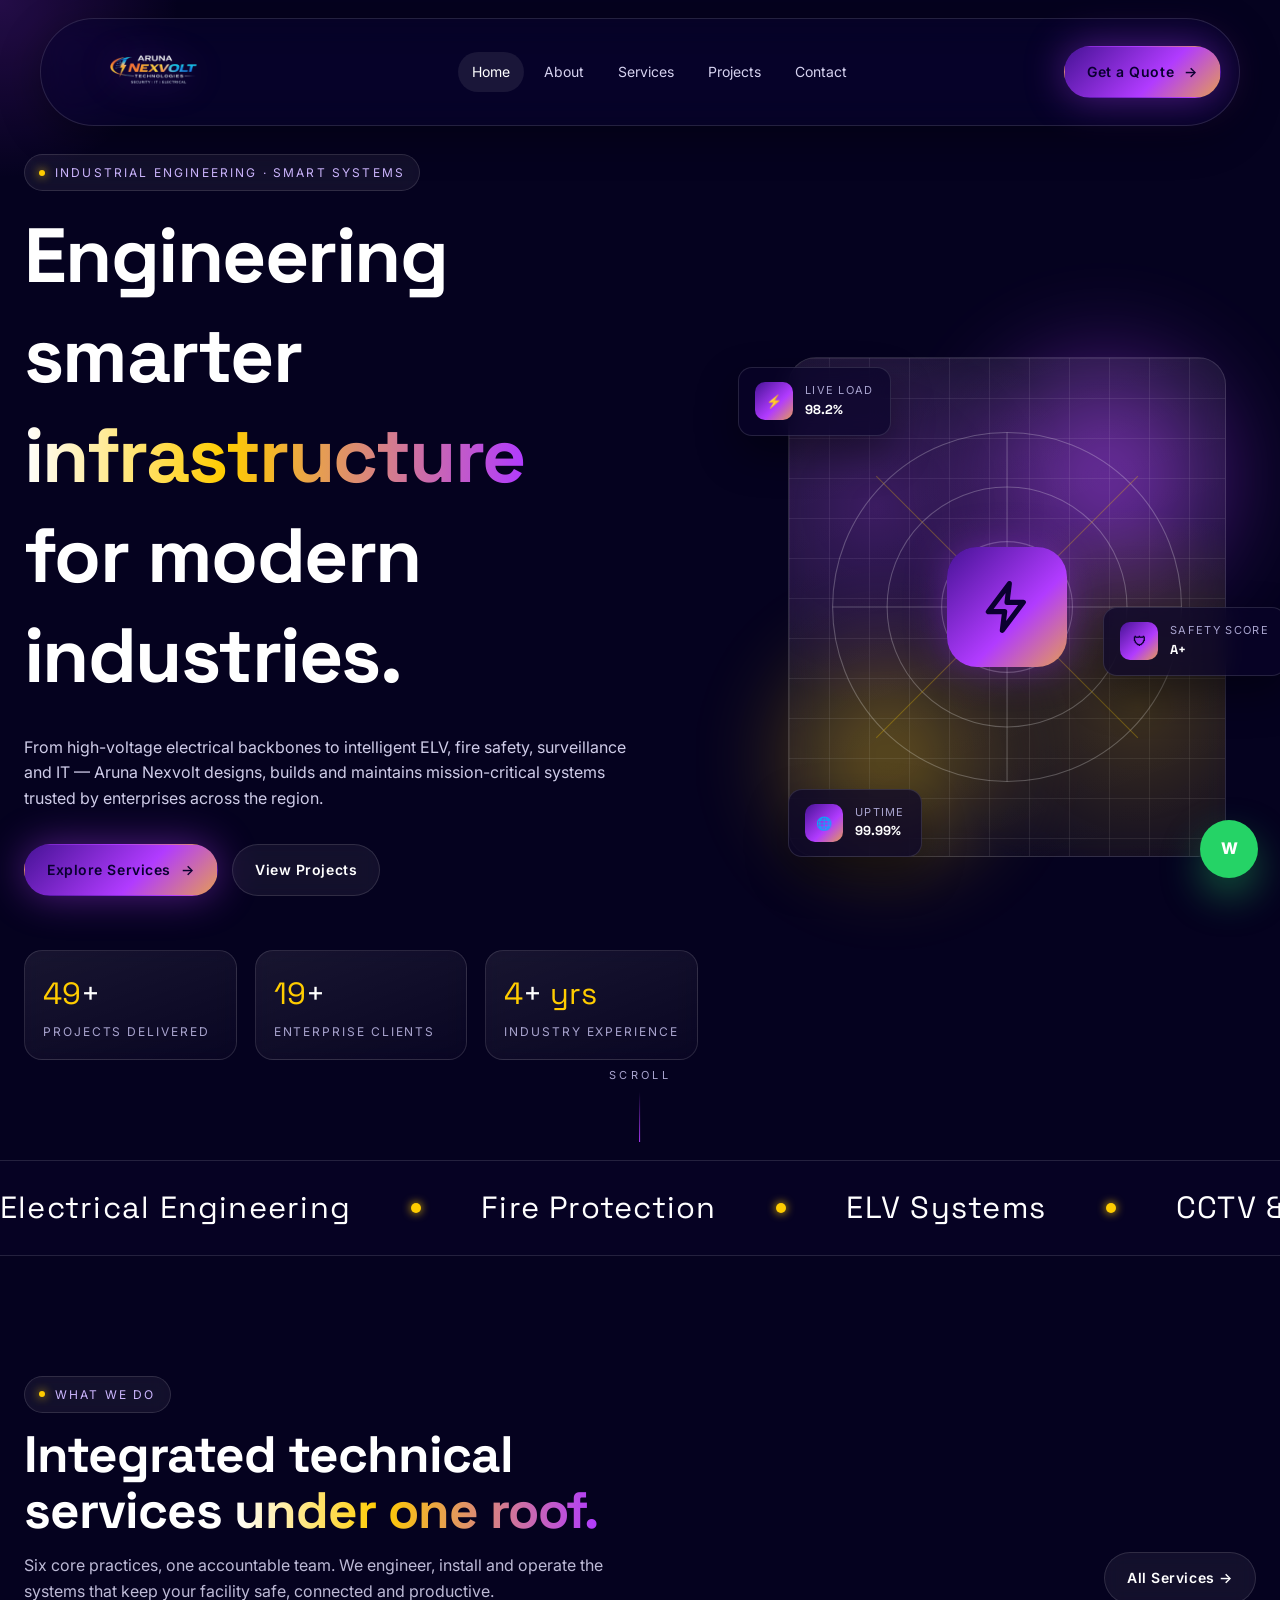
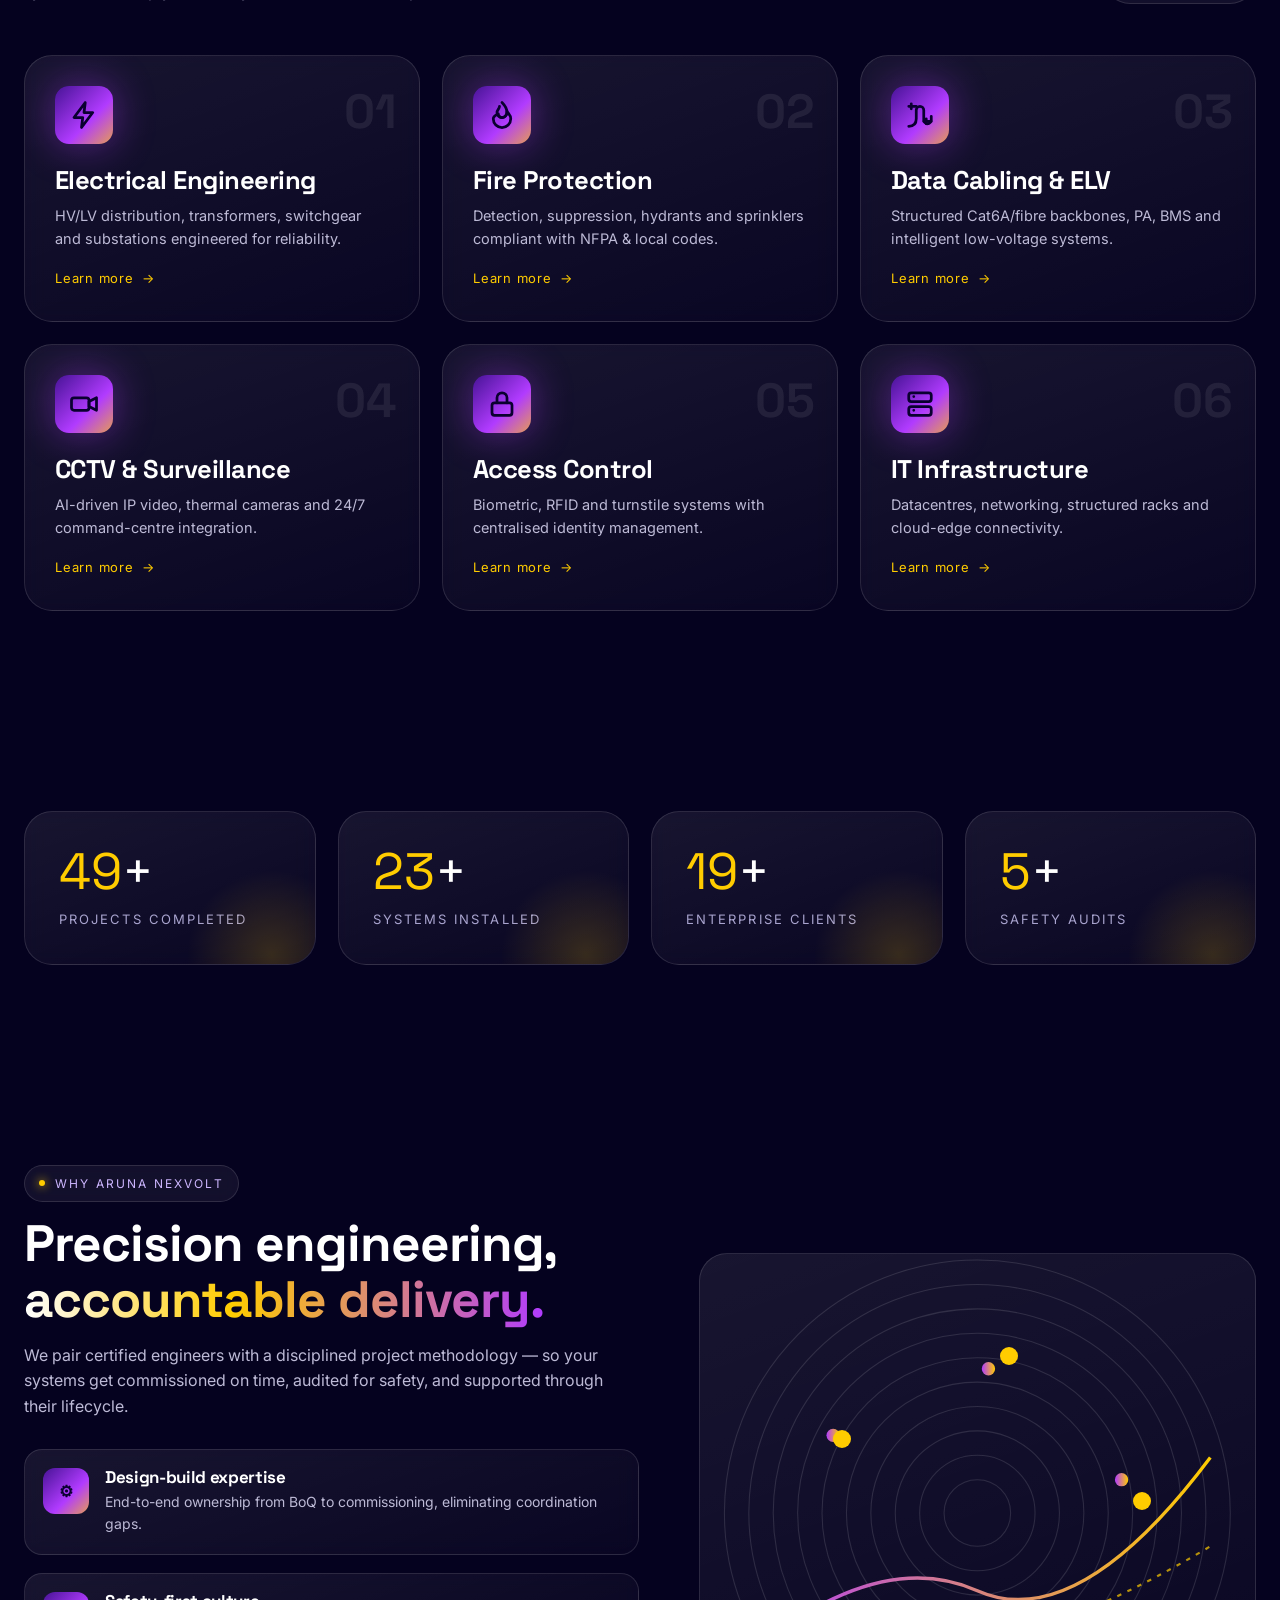
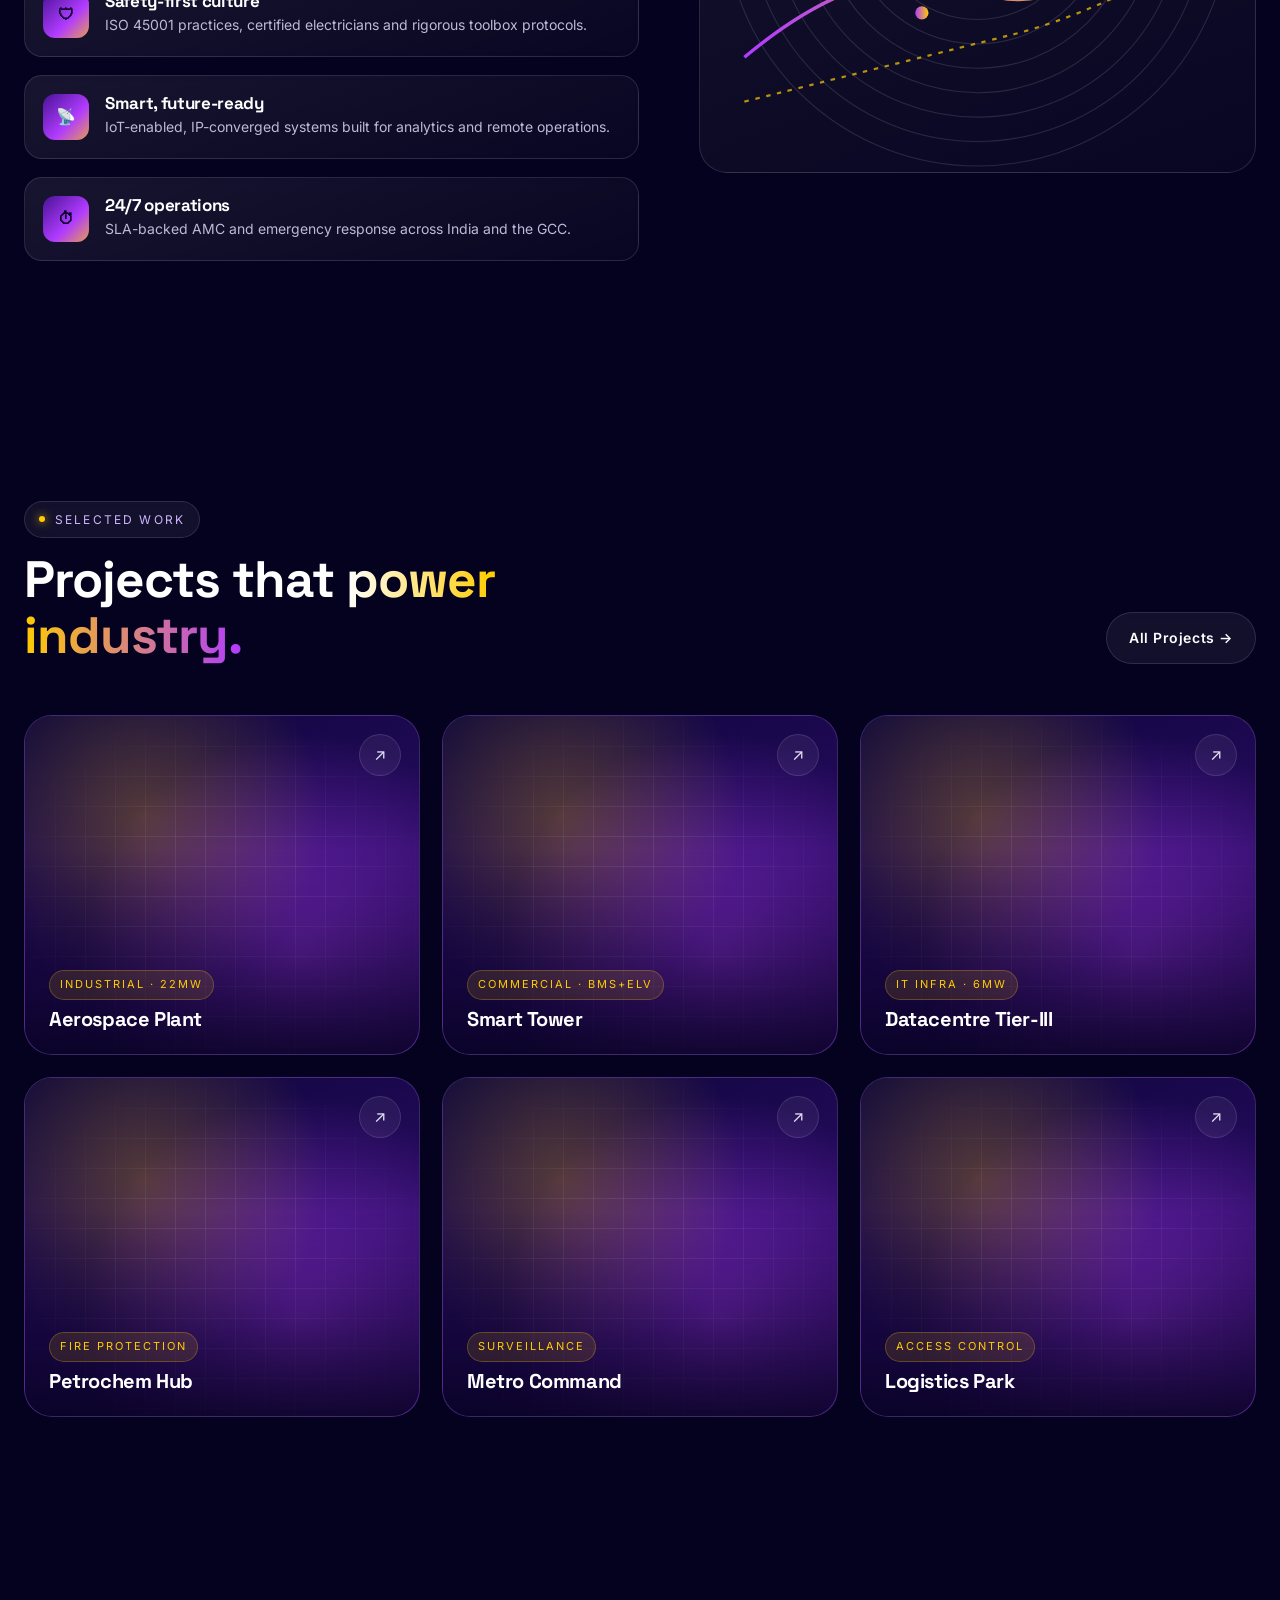
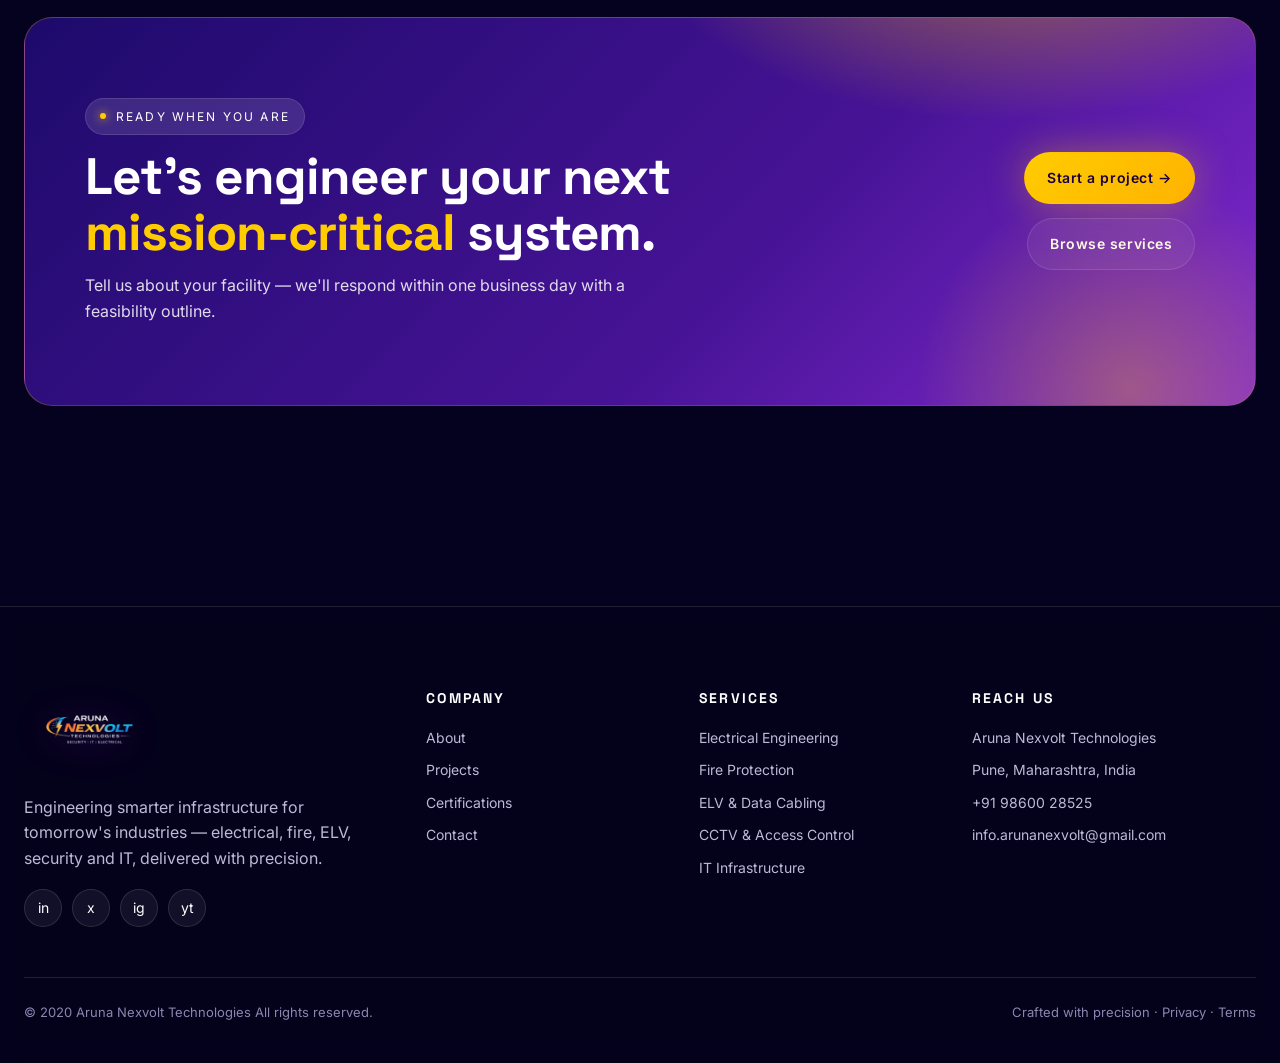
==== commit 2e345689: "first commit" ====
--- a/index.html
+++ b/index.html
@@ -37,7 +37,7 @@
     <a href="about.html">About</a>
     <a href="services.html">Services</a>
     <a href="projects.html">Projects</a>
-    
+
     <a href="contact.html">Contact</a>
   </nav>
   <div class="nav-cta">
